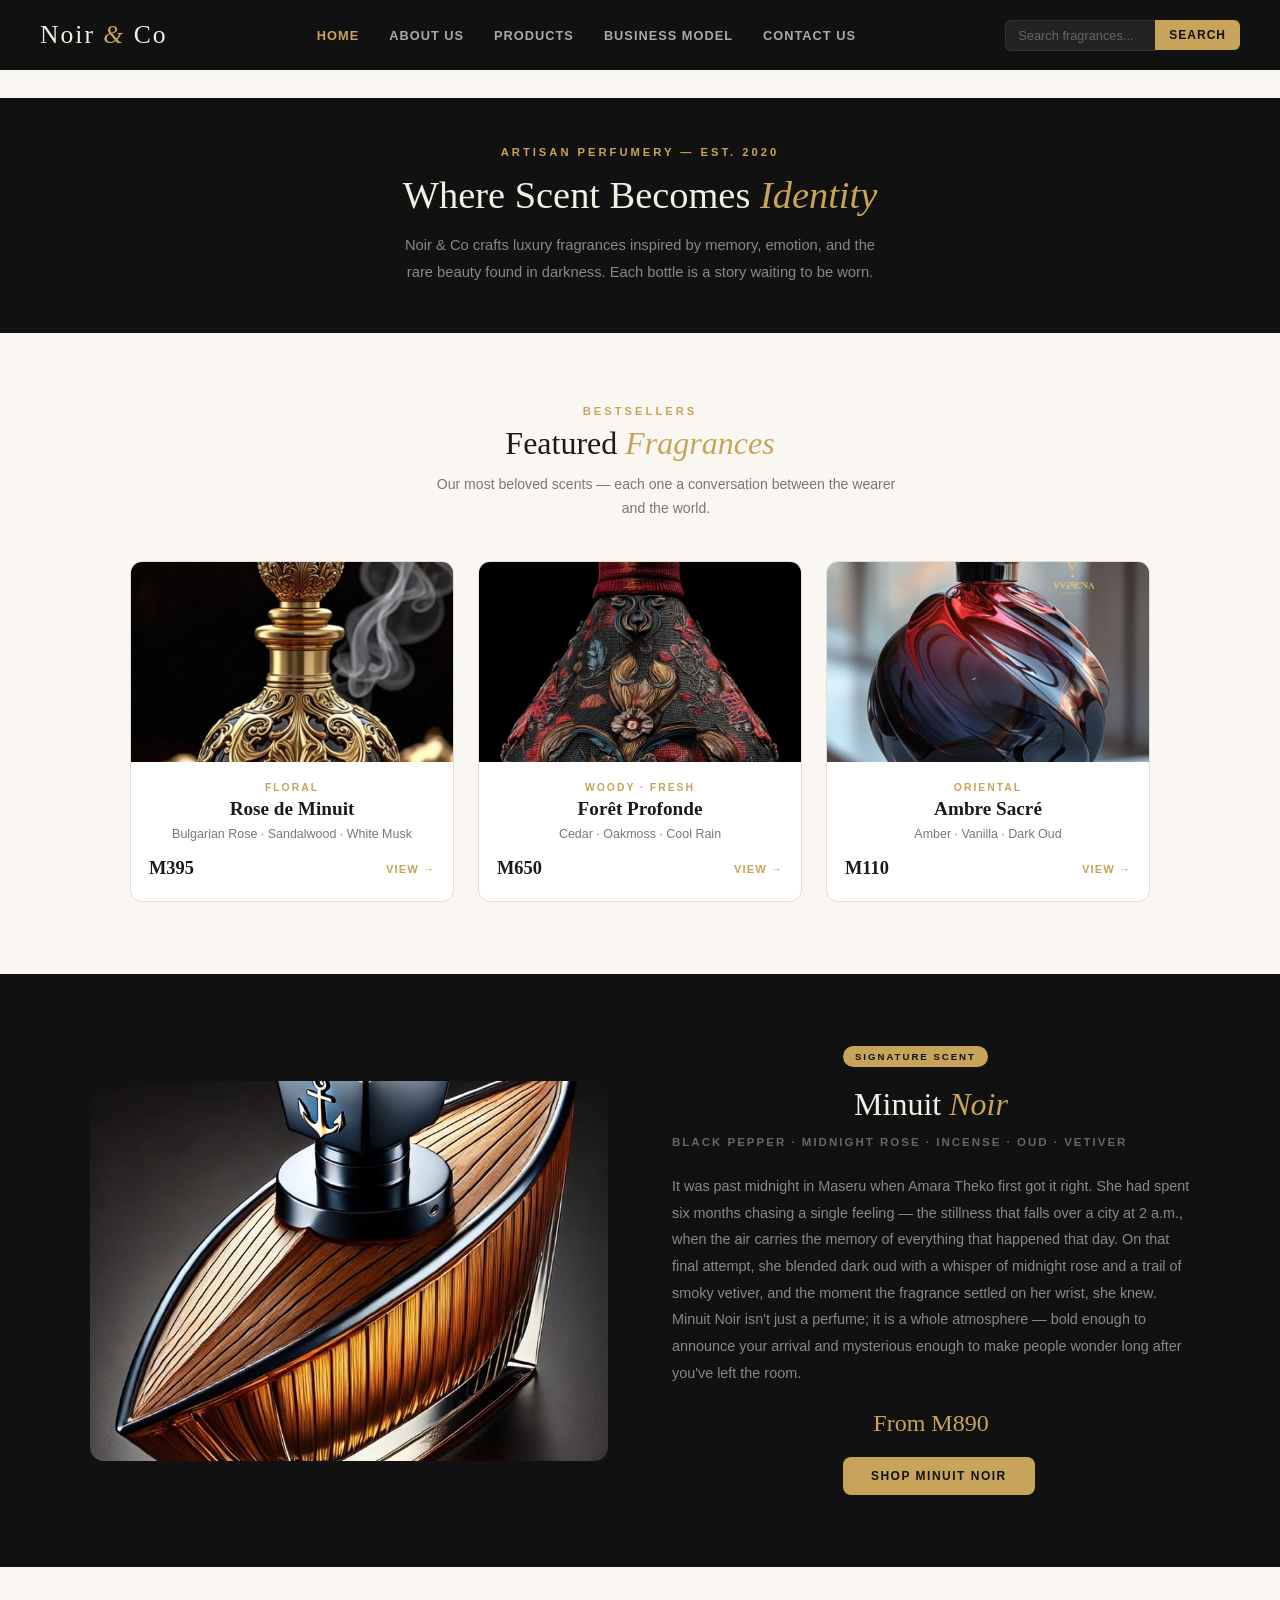
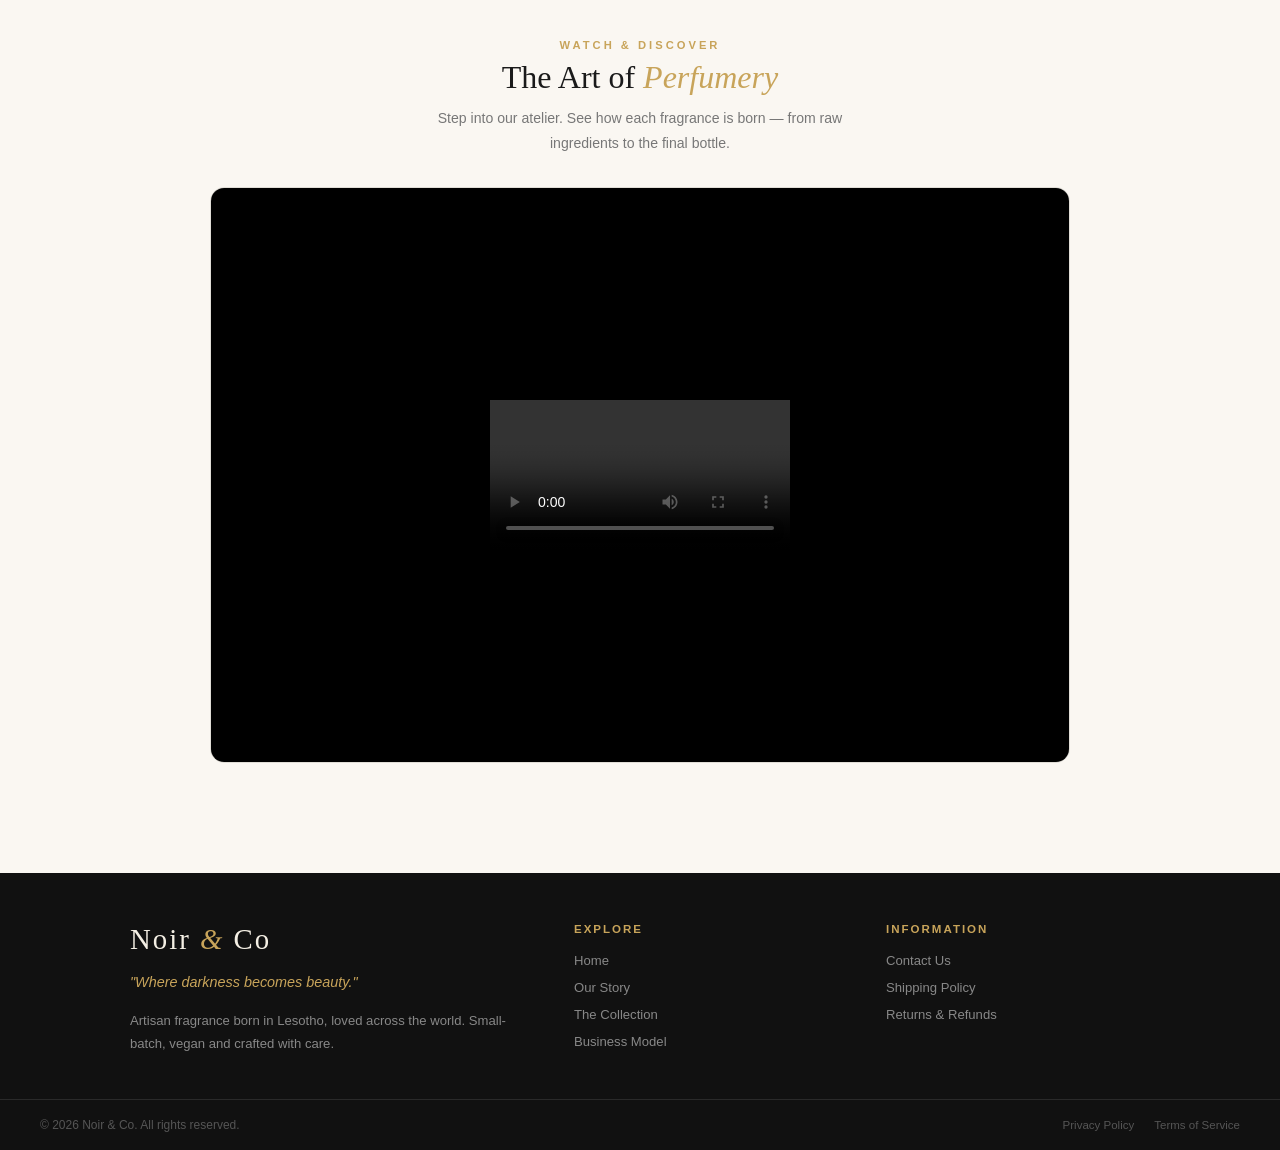
==== index.html @ 2ed6ce7d "Add files via upload" ====
<!DOCTYPE html>
<html lang="en">
<head>
  <meta charset="UTF-8"/>
  <meta name="viewport" content="width=device-width, initial-scale=1.0"/>
  <title>Noir & Co — Artisan Perfumery</title>
  <link rel="stylesheet" href="nav_and_footer.css"/>
  <style>

    .hero {
      background-color: #111111;
      padding: 48px 40px;
      text-align: center;
    }

    .hero .small-label {
      font-family: Arial, sans-serif;
      font-size: 0.7rem;
      font-weight: bold;
      letter-spacing: 3px;
      text-transform: uppercase;
      color: #c8a45a;
      margin-bottom: 14px;
      display: block;
    }

    .hero h1 {
      font-family: Georgia, serif;
      font-size: 2.4rem;
      font-weight: normal;
      color: #f4efe4;
      line-height: 1.2;
      margin-bottom: 14px;
    }

    .hero h1 em {
      font-style: italic;
      color: #c8a45a;
    }

    .hero p {
      font-family: Arial, sans-serif;
      font-size: 0.92rem;
      line-height: 1.8;
      color: #888888;
      max-width: 480px;
      margin: 0 auto;
    }

    .wrap {
      max-width: 1100px;
      margin: 0 auto;
      padding: 0 40px;
    }

    .section-label {
      font-family: Arial, sans-serif;
      font-size: 0.7rem;
      font-weight: bold;
      letter-spacing: 3px;
      text-transform: uppercase;
      color: #c8a45a;
      margin-bottom: 8px;
      display: block;
      text-align: center;
    }

    .section-title {
      font-family: Georgia, serif;
      font-size: 2rem;
      font-weight: normal;
      color: #1a1a1a;
      margin-bottom: 10px;
      line-height: 1.15;
      text-align: center;
    }

    .section-title em { font-style: italic; color: #c8a45a; }
    .section-title.light { color: #f4efe4; }

    .products-section {
      background-color: #faf7f2;
      padding: 72px 40px;
    }

    .products-header { margin-bottom: 40px; }

    .section-subtitle {
      font-family: Arial, sans-serif;
      font-size: 0.88rem;
      color: #777777;
      line-height: 1.75;
      max-width: 460px;
      margin-top: 6px;
      text-align: center;
      margin-left: 30%;
    }

    .product-grid {
      display: grid;
      grid-template-columns: repeat(3, 1fr);
      gap: 24px;
    }

    .product-card {
      background-color: #ffffff;
      border: 1px solid #e0ddd6;
      border-radius: 12px;
      overflow: hidden;
    }

    .product-card:hover {
      box-shadow: 0 8px 28px rgba(0, 0, 0, 0.1);
    }

    .product-thumb {
      height: 200px;
      background-color: #1a1509;
      overflow: hidden;
    }

    .product-thumb img {
      width: 100%;
      height: 100%;
      object-fit: cover;
      display: block;
    }

    .product-card:nth-child(2) .product-thumb { background-color: #091510; }
    .product-card:nth-child(3) .product-thumb { background-color: #170e07; }

    .product-body { padding: 20px 18px 22px; }

    .product-cat {
      font-family: Arial, sans-serif;
      font-size: 0.65rem;
      font-weight: bold;
      letter-spacing: 2px;
      text-transform: uppercase;
      color: #c8a45a;
      margin-bottom: 5px;
      text-align: center;
    }

    .product-name {
      font-family: Georgia, serif;
      font-size: 1.2rem;
      color: #1a1a1a;
      margin-bottom: 5px;
      text-align: center;
    }

    .product-notes {
      font-family: Arial, sans-serif;
      font-size: 0.78rem;
      color: #777777;
      line-height: 1.55;
      margin-bottom: 14px;
      text-align: center;
    }

    .product-footer {
      display: flex;
      align-items: center;
      justify-content: space-between;
    }

    .product-price {
      font-family: Georgia, serif;
      font-size: 1.15rem;
      font-weight: bold;
      color: #1a1a1a;
    }

    .product-link {
      font-family: Arial, sans-serif;
      font-size: 0.7rem;
      font-weight: bold;
      letter-spacing: 1px;
      text-transform: uppercase;
      color: #c8a45a;
      text-decoration: none;
    }

    .product-link:hover { text-decoration: underline; }

    .spotlight-section {
      background-color: #111111;
      padding: 72px 40px;
    }

    .spotlight-inner {
      max-width: 1100px;
      margin: 0 auto;
      display: grid;
      grid-template-columns: 1fr 1fr;
      gap: 64px;
      align-items: center;
    }

    .spotlight-image {
      border-radius: 14px;
      overflow: hidden;
      height: 380px;
      background-color: #1a1509;
    }

    .spotlight-image img {
      width: 100%;
      height: 100%;
      object-fit: cover;
      display: block;
    }

    .spotlight-text .badge {
      display: inline-block;
      background-color: #c8a45a;
      color: #111111;
      font-family: Arial, sans-serif;
      font-size: 0.6rem;
      font-weight: bold;
      letter-spacing: 2px;
      text-transform: uppercase;
      padding: 5px 12px;
      border-radius: 20px;
      margin-bottom: 18px;
      margin-left: 33%;
    }

    .spotlight-text h2 {
      font-family: Georgia, serif;
      font-size: 2rem;
      font-weight: normal;
      color: #f4efe4;
      line-height: 1.2;
      margin-bottom: 8px;
      text-align: center;
    }

    .spotlight-text h2 em {
      font-style: italic;
      color: #c8a45a;
    }

    .spotlight-text .notes {
      font-family: Arial, sans-serif;
      font-size: 0.72rem;
      font-weight: bold;
      letter-spacing: 2px;
      text-transform: uppercase;
      color: #666666;
      margin-bottom: 20px;
    }

    .spotlight-text p {
      font-family: Arial, sans-serif;
      font-size: 0.9rem;
      line-height: 1.85;
      color: #888888;
      margin-bottom: 24px;
    }

    .spotlight-price {
      font-family: Georgia, serif;
      font-size: 1.5rem;
      color: #c8a45a;
      margin-bottom: 20px;
      display: block;
      text-align: center;
    }

    .btn-gold {
      display: inline-block;
      background-color: #c8a45a;
      color: #111111;
      text-decoration: none;
      padding: 12px 28px;
      font-family: Arial, sans-serif;
      font-size: 0.75rem;
      font-weight: bold;
      letter-spacing: 1.5px;
      text-transform: uppercase;
      border-radius: 8px;
      margin-left: 33%;
    }

    .btn-gold:hover { background-color: #e8d5a3; }

    .video-section {
      background-color: #faf7f2;
      padding: 72px 40px;
      text-align: center;
    }

    .video-section .section-subtitle {
      margin: 8px auto 32px;
      text-align: center;
    }

    .video-wrapper {
      max-width: 860px;
      margin: 0 auto;
      position: relative;
      padding-bottom: 56.25%;
      height: 0;
      overflow: hidden;
      border-radius: 14px;
      border: 1px solid #e0ddd6;
    }

    .video-wrapper iframe {
      position: absolute;
      top: 0; left: 0;
      width: 100%; height: 100%;
      border: none;
    }
    

    @media (max-width: 900px) {
      .hero { padding: 36px 24px; }
      .hero h1 { font-size: 2rem; }
      .product-grid { grid-template-columns: 1fr 1fr; }
      .spotlight-inner { grid-template-columns: 1fr; gap: 36px; }
      .spotlight-image { height: 260px; }
      .products-section, .spotlight-section, .video-section { padding: 56px 24px; }
    }

    @media (max-width: 600px) {
      .product-grid { grid-template-columns: 1fr; }
      .hero h1 { font-size: 1.7rem; }
    }
  </style>
</head>
<body>

<nav>
  <a href="index.html" class="logo">Noir <span class="amp">&</span> Co</a>
  <ul>
    <li><a href="index.html" class="active">Home</a></li>
    <li><a href="About.html">About Us</a></li>
    <li><a href="products.html">Products</a></li>
    <li><a href="business_model.html">Business Model</a></li>
    <li><a href="contacts.html">Contact Us</a></li>
  </ul>
  <div class="search-bar">
    <input type="text" placeholder="Search fragrances..." />
    <button>Search</button>
  </div>
</nav>

<section class="hero">
  <span class="small-label">Artisan Perfumery &mdash; Est. 2020</span>
  <h1>Where Scent Becomes <em>Identity</em></h1>
  <p>Noir &amp; Co crafts luxury fragrances inspired by memory, emotion, and the rare beauty found in darkness. Each bottle is a story waiting to be worn.</p>
</section>

<div class="products-section">
  <div class="wrap">
    <div class="products-header">
      <span class="section-label">Bestsellers</span>
      <h2 class="section-title">Featured <em>Fragrances</em></h2>
      <p class="section-subtitle">Our most beloved scents — each one a conversation between the wearer and the world.</p>
    </div>
    <div class="product-grid">

      <div class="product-card">
        <div class="product-thumb">
          <img src="1.jpeg" alt="Rose de Minuit fragrance bottle" />
        </div>
        <div class="product-body">
          <p class="product-cat">Floral</p>
          <h3 class="product-name">Rose de Minuit</h3>
          <p class="product-notes">Bulgarian Rose &middot; Sandalwood &middot; White Musk</p>
          <div class="product-footer">
            <span class="product-price">M395</span>
            <a href="products.html" class="product-link">View &rarr;</a>
          </div>
        </div>
      </div>

      <div class="product-card">
        <div class="product-thumb">
          <img src="2.jpeg" alt="Forêt Profonde fragrance bottle" />
        </div>
        <div class="product-body">
          <p class="product-cat">Woody &middot; Fresh</p>
          <h3 class="product-name">For&ecirc;t Profonde</h3>
          <p class="product-notes">Cedar &middot; Oakmoss &middot; Cool Rain</p>
          <div class="product-footer">
            <span class="product-price">M650</span>
            <a href="products.html" class="product-link">View &rarr;</a>
          </div>
        </div>
      </div>

      <div class="product-card">
        <div class="product-thumb">
          <img src="3.jpeg" alt="Ambre Sacré fragrance bottle" />
        </div>
        <div class="product-body">
          <p class="product-cat">Oriental</p>
          <h3 class="product-name">Ambre Sacr&eacute;</h3>
          <p class="product-notes">Amber &middot; Vanilla &middot; Dark Oud</p>
          <div class="product-footer">
            <span class="product-price">M110</span>
            <a href="products.html" class="product-link">View &rarr;</a>
          </div>
        </div>
      </div>

    </div>
  </div>
</div>

<section class="spotlight-section">
  <div class="spotlight-inner">

    <div class="spotlight-image">
      <img src="5.jpeg" alt="Minuit Noir — our signature scent" />
    </div>

    <div class="spotlight-text">
      <span class="badge">Signature Scent</span>
      <h2>Minuit <em>Noir</em></h2>
      <p class="notes">Black Pepper &middot; Midnight Rose &middot; Incense &middot; Oud &middot; Vetiver</p>
      <p>It was past midnight in Maseru when Amara Theko first got it right. She had spent six months chasing a single feeling — the stillness that falls over a city at 2 a.m., when the air carries the memory of everything that happened that day. On that final attempt, she blended dark oud with a whisper of midnight rose and a trail of smoky vetiver, and the moment the fragrance settled on her wrist, she knew. Minuit Noir isn't just a perfume; it is a whole atmosphere — bold enough to announce your arrival and mysterious enough to make people wonder long after you've left the room.</p>
      <span class="spotlight-price">From M890</span>
      <a href="products.html" class="btn-gold">Shop Minuit Noir</a>
    </div>
  </div>
</section>
<div class="video-section">
  <div class="wrap">
    <span class="section-label">Watch &amp; Discover</span>
    <h2 class="section-title">The Art of <em>Perfumery</em></h2>
    <p class="section-subtitle">Step into our atelier. See how each fragrance is born — from raw ingredients to the final bottle.</p>
    <div class="video-wrapper">
      <iframe
        src="video.mp4"
        title="Noir & Co — The Art of Perfumery"
        allow="accelerometer; autoplay; clipboard-write; encrypted-media; gyroscope; picture-in-picture"
        allowfullscreen>
      </iframe>
    </div>
  </div>
</div>

<footer>
  <div class="footer-body">
    <div class="footer-brand">
      <div class="footer-logo">Noir <em>&amp;</em> Co</div>
      <p class="tagline">"Where darkness becomes beauty."</p>
      <p>Artisan fragrance born in Lesotho, loved across the world. Small-batch, vegan and crafted with care.</p>
    </div>
    <div class="footer-col">
      <h5>Explore</h5>
      <ul>
        <li><a href="index.html">Home</a></li>
        <li><a href="About.html">Our Story</a></li>
        <li><a href="products.html">The Collection</a></li>
        <li><a href="business_model.html">Business Model</a></li>
      </ul>
    </div>
    <div class="footer-col">
      <h5>Information</h5>
      <ul>
        <li><a href="contacts.html">Contact Us</a></li>
        <li><a href="#">Shipping Policy</a></li>
        <li><a href="#">Returns &amp; Refunds</a></li>
      </ul>
    </div>
  </div>
  <div class="footer-bottom">
    <span class="copy">&copy; 2026 Noir &amp; Co. All rights reserved.</span>
    <div class="legal-links">
      <a href="#">Privacy Policy</a>
      <a href="#">Terms of Service</a>
    </div>
  </div>
</footer>
</body>
</html>
---- nav_and_footer.css ----
* {
  margin: 0;
  padding: 0;
  box-sizing: border-box;
}

body {
  font-family: Georgia, 'Times New Roman', serif;
  background-color: #faf7f2;
  color: #1a1a1a;
  min-height: 100vh;
  display: flex;
  flex-direction: column;
}

nav {
  background-color: #111111;
  padding: 0 40px;
  height: 70px;
  display: flex;
  align-items: center;
  justify-content: space-between;
}

.logo {
  font-family: Georgia, serif;
  font-size: 1.6rem;
  color: #f4efe4;
  text-decoration: none;
  letter-spacing: 2px;
}

.logo .amp {
  color: #c8a45a;
  font-style: italic;
}

nav ul {
  list-style: none;
  display: flex;
  gap: 30px;
  align-items: center;
}

nav ul li a {
  font-family: Arial, sans-serif;
  font-size: 0.8rem;
  font-weight: bold;
  letter-spacing: 1px;
  text-transform: uppercase;
  color: #aaaaaa;
  text-decoration: none;
}

nav ul li a:hover { color: #f4efe4; }
nav ul li a.active { color: #c8a45a; }

.search-bar {
  display: flex;
  align-items: center;
}

.search-bar input {
  background-color: #222222;
  border: 1px solid #333333;
  border-right: none;
  padding: 7px 12px;
  font-size: 0.8rem;
  color: #f4efe4;
  width: 150px;
  outline: none;
  border-radius: 6px 0 0 6px;
}

.search-bar input::placeholder { color: #666666; }

.search-bar button {
  background-color: #c8a45a;
  color: #111111;
  border: none;
  padding: 8px 14px;
  font-size: 0.75rem;
  font-weight: bold;
  text-transform: uppercase;
  cursor: pointer;
  letter-spacing: 1px;
  border-radius: 0 6px 6px 0;
}

.search-bar button:hover { background-color: #e8d5a3; }


nav + * {
  margin-top: 28px;
}


footer {
  margin-top: auto;
  margin-top: 3%;
  background-color: #111111;
}

.footer-body {
  max-width: 1100px;
  margin: 0 auto;
  padding: 50px 40px 40px;
  display: grid;
  grid-template-columns: 1.5fr 1fr 1fr;
  gap: 48px;
}

.footer-brand .footer-logo {
  font-family: Georgia, serif;
  font-size: 1.8rem;
  color: #f4efe4;
  letter-spacing: 2px;
  margin-bottom: 14px;
}

.footer-brand .footer-logo em {
  color: #c8a45a;
  font-style: italic;
}

.footer-brand .tagline {
  font-style: italic;
  font-size: 0.9rem;
  color: #c8a45a;
  margin-bottom: 14px;
}

.footer-brand p {
  font-family: Arial, sans-serif;
  font-size: 0.82rem;
  line-height: 1.75;
  color: #888888;
}

.footer-col h5 {
  font-family: Arial, sans-serif;
  font-size: 0.72rem;
  font-weight: bold;
  letter-spacing: 2px;
  text-transform: uppercase;
  color: #c8a45a;
  margin-bottom: 16px;
}

.footer-col ul { list-style: none; }
.footer-col ul li { margin-bottom: 9px; }

.footer-col ul li a {
  font-family: Arial, sans-serif;
  font-size: 0.82rem;
  color: #888888;
  text-decoration: none;
}

.footer-col ul li a:hover { color: #f4efe4; }

.footer-bottom {
  border-top: 1px solid #2a2a2a;
  padding: 18px 40px;
  display: flex;
  align-items: center;
  justify-content: space-between;
}

.footer-bottom .copy {
  font-family: Arial, sans-serif;
  font-size: 0.75rem;
  color: #555555;
}

.footer-bottom .legal-links { display: flex; gap: 20px; }

.footer-bottom .legal-links a {
  font-family: Arial, sans-serif;
  font-size: 0.72rem;
  color: #555555;
  text-decoration: none;
}

.footer-bottom .legal-links a:hover { color: #c8a45a; }

/* ══════════════════════════════════════════
   RESPONSIVE
══════════════════════════════════════════ */
@media (max-width: 900px) {
  nav {
    padding: 12px 20px;
    height: auto;
    flex-wrap: wrap;
    gap: 10px;
  }

  nav ul { gap: 16px; flex-wrap: wrap; }

  .footer-body {
    grid-template-columns: 1fr 1fr;
    gap: 32px;
    padding: 36px 20px;
  }

  .footer-bottom {
    flex-direction: column;
    gap: 10px;
    text-align: center;
    padding: 16px 20px;
  }
}

@media (max-width: 600px) {
  nav ul { display: none; }
  .footer-body { grid-template-columns: 1fr; }
}
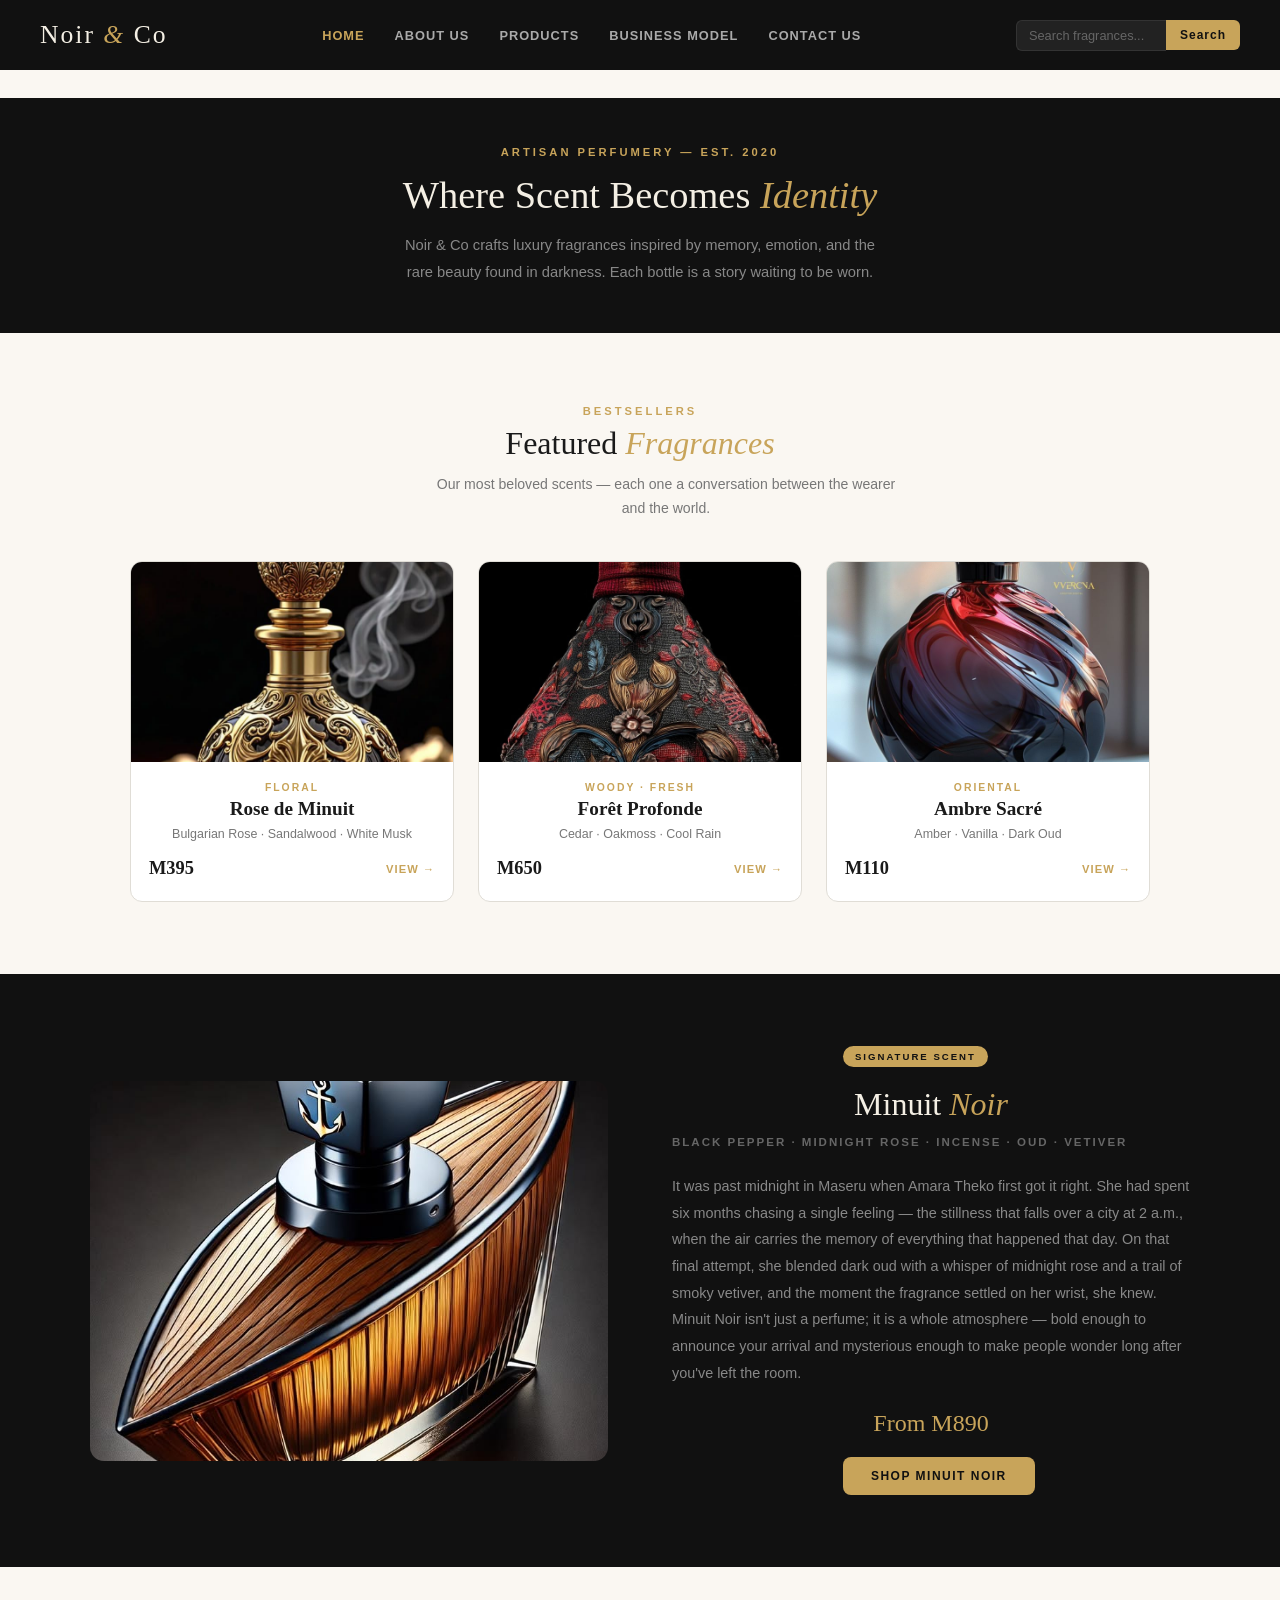
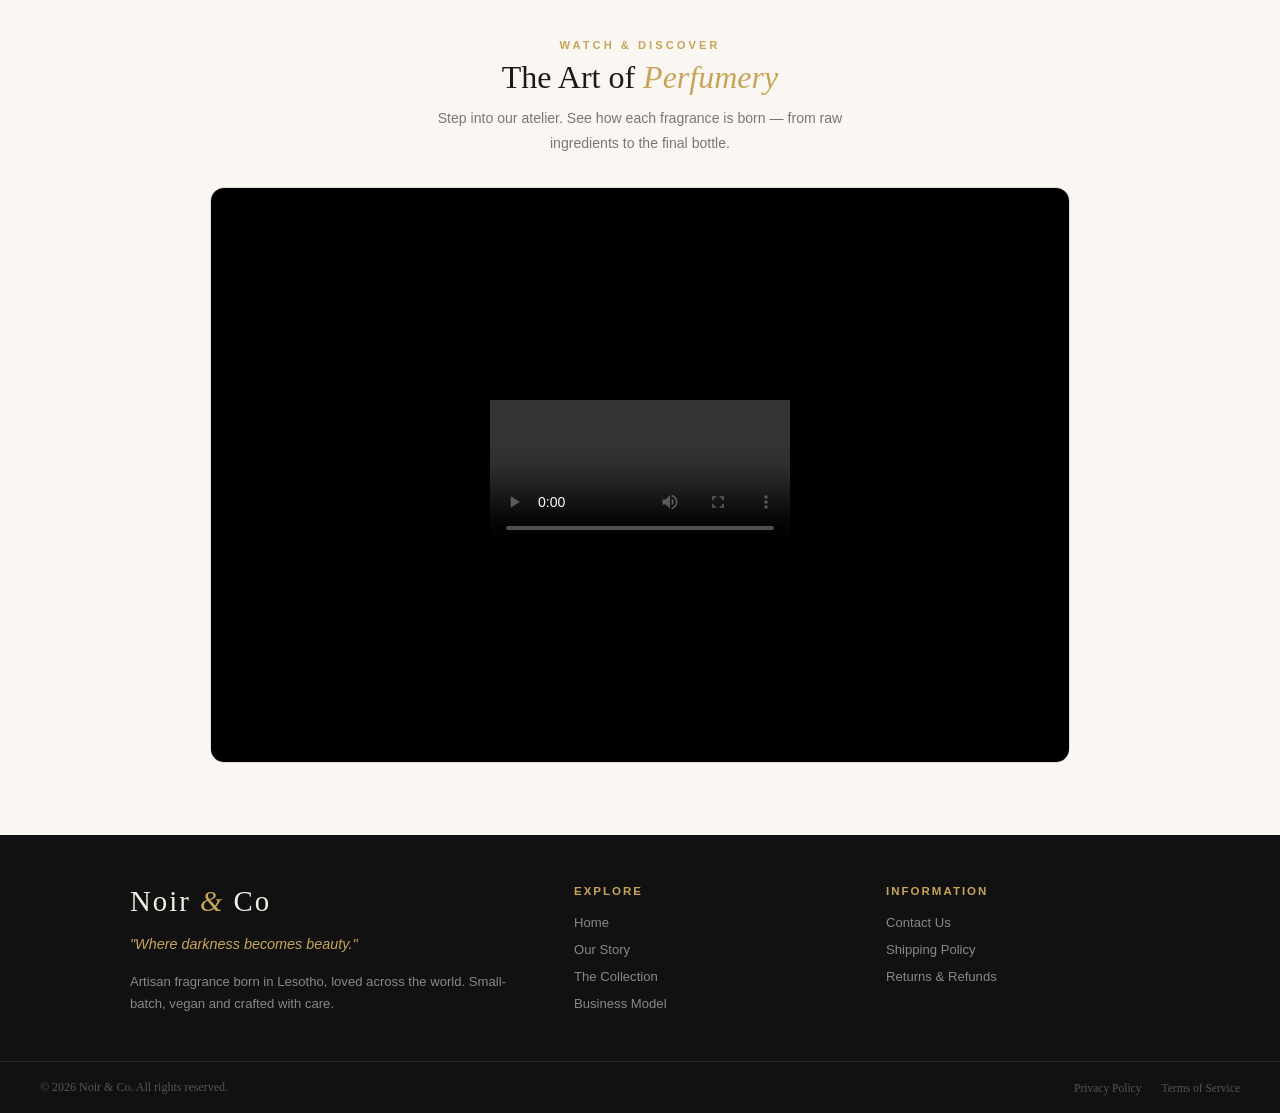
==== commit e81a18b9: "Update index.html" ====
--- a/index.html
+++ b/index.html
@@ -335,6 +335,7 @@
 
 <nav>
   <a href="index.html" class="logo">Noir <span class="amp">&</span> Co</a>
+  <input type="checkbox" id="menu-toggle">
   <ul>
     <li><a href="index.html" class="active">Home</a></li>
     <li><a href="About.html">About Us</a></li>
--- a/nav_and_footer.css
+++ b/nav_and_footer.css
@@ -1,9 +1,11 @@
+/* RESET */
 * {
   margin: 0;
   padding: 0;
   box-sizing: border-box;
 }
 
+/* BODY */
 body {
   font-family: Georgia, 'Times New Roman', serif;
   background-color: #faf7f2;
@@ -13,17 +15,20 @@
   flex-direction: column;
 }
 
+/* NAVBAR */
 nav {
   background-color: #111111;
   padding: 0 40px;
-  height: 70px;
+  min-height: 70px;
   display: flex;
   align-items: center;
   justify-content: space-between;
-}
-
+  flex-wrap: wrap;
+  position: relative;
+}
+
+/* LOGO */
 .logo {
-  font-family: Georgia, serif;
   font-size: 1.6rem;
   color: #f4efe4;
   text-decoration: none;
@@ -35,6 +40,7 @@
   font-style: italic;
 }
 
+/* NAV LINKS */
 nav ul {
   list-style: none;
   display: flex;
@@ -55,14 +61,15 @@
 nav ul li a:hover { color: #f4efe4; }
 nav ul li a.active { color: #c8a45a; }
 
+/* SEARCH */
 .search-bar {
   display: flex;
   align-items: center;
 }
 
 .search-bar input {
-  background-color: #222222;
-  border: 1px solid #333333;
+  background-color: #222;
+  border: 1px solid #333;
   border-right: none;
   padding: 7px 12px;
   font-size: 0.8rem;
@@ -72,33 +79,35 @@
   border-radius: 6px 0 0 6px;
 }
 
-.search-bar input::placeholder { color: #666666; }
+.search-bar input::placeholder {
+  color: #666;
+}
 
 .search-bar button {
   background-color: #c8a45a;
-  color: #111111;
+  color: #111;
   border: none;
   padding: 8px 14px;
   font-size: 0.75rem;
   font-weight: bold;
-  text-transform: uppercase;
   cursor: pointer;
   letter-spacing: 1px;
   border-radius: 0 6px 6px 0;
 }
 
-.search-bar button:hover { background-color: #e8d5a3; }
-
-
+.search-bar button:hover {
+  background-color: #e8d5a3;
+}
+
+/* SPACING AFTER NAV */
 nav + * {
   margin-top: 28px;
 }
 
-
+/* FOOTER */
 footer {
   margin-top: auto;
-  margin-top: 3%;
-  background-color: #111111;
+  background-color: #111;
 }
 
 .footer-body {
@@ -110,8 +119,8 @@
   gap: 48px;
 }
 
+/* FOOTER BRAND */
 .footer-brand .footer-logo {
-  font-family: Georgia, serif;
   font-size: 1.8rem;
   color: #f4efe4;
   letter-spacing: 2px;
@@ -120,7 +129,6 @@
 
 .footer-brand .footer-logo em {
   color: #c8a45a;
-  font-style: italic;
 }
 
 .footer-brand .tagline {
@@ -133,10 +141,11 @@
 .footer-brand p {
   font-family: Arial, sans-serif;
   font-size: 0.82rem;
-  line-height: 1.75;
-  color: #888888;
-}
-
+  line-height: 1.7;
+  color: #888;
+}
+
+/* FOOTER LINKS */
 .footer-col h5 {
   font-family: Arial, sans-serif;
   font-size: 0.72rem;
@@ -147,71 +156,140 @@
   margin-bottom: 16px;
 }
 
-.footer-col ul { list-style: none; }
-.footer-col ul li { margin-bottom: 9px; }
+.footer-col ul {
+  list-style: none;
+}
+
+.footer-col ul li {
+  margin-bottom: 9px;
+}
 
 .footer-col ul li a {
   font-family: Arial, sans-serif;
   font-size: 0.82rem;
-  color: #888888;
-  text-decoration: none;
-}
-
-.footer-col ul li a:hover { color: #f4efe4; }
-
+  color: #888;
+  text-decoration: none;
+}
+
+.footer-col ul li a:hover {
+  color: #f4efe4;
+}
+
+/* FOOTER BOTTOM */
 .footer-bottom {
   border-top: 1px solid #2a2a2a;
   padding: 18px 40px;
   display: flex;
-  align-items: center;
   justify-content: space-between;
+  align-items: center;
 }
 
 .footer-bottom .copy {
-  font-family: Arial, sans-serif;
   font-size: 0.75rem;
-  color: #555555;
-}
-
-.footer-bottom .legal-links { display: flex; gap: 20px; }
+  color: #555;
+}
+
+.footer-bottom .legal-links {
+  display: flex;
+  gap: 20px;
+}
 
 .footer-bottom .legal-links a {
-  font-family: Arial, sans-serif;
   font-size: 0.72rem;
-  color: #555555;
-  text-decoration: none;
-}
-
-.footer-bottom .legal-links a:hover { color: #c8a45a; }
-
-/* ══════════════════════════════════════════
-   RESPONSIVE
-══════════════════════════════════════════ */
+  color: #555;
+  text-decoration: none;
+}
+
+.footer-bottom .legal-links a:hover {
+  color: #c8a45a;
+}
+
+/* HAMBURGER */
+.nav-toggle {
+  display: none;
+  flex-direction: column;
+  gap: 5px;
+  cursor: pointer;
+}
+
+.nav-toggle span {
+  width: 24px;
+  height: 2px;
+  background: #f4efe4;
+}
+
+/* HIDDEN CHECKBOX */
+#menu-toggle {
+  display: none;
+}
+
+/* TABLET */
 @media (max-width: 900px) {
   nav {
     padding: 12px 20px;
-    height: auto;
+  }
+
+  nav ul {
+    gap: 16px;
     flex-wrap: wrap;
-    gap: 10px;
-  }
-
-  nav ul { gap: 16px; flex-wrap: wrap; }
+  }
 
   .footer-body {
     grid-template-columns: 1fr 1fr;
-    gap: 32px;
-    padding: 36px 20px;
   }
 
   .footer-bottom {
     flex-direction: column;
+    text-align: center;
     gap: 10px;
-    text-align: center;
-    padding: 16px 20px;
-  }
-}
-
+  }
+}
+
+/* MOBILE */
 @media (max-width: 600px) {
-  nav ul { display: none; }
-  .footer-body { grid-template-columns: 1fr; }
-}
+
+  nav {
+    padding: 10px 20px;
+  }
+
+  .nav-toggle {
+    display: flex;
+  }
+
+  .search-bar {
+    display: none;
+  }
+
+  /* HIDE MENU */
+  nav ul {
+    display: none;
+    flex-direction: column;
+    width: 100%;
+    margin-top: 10px;
+    border-top: 1px solid #2a2a2a;
+  }
+
+  /* SHOW MENU WHEN CHECKED */
+  #menu-toggle:checked ~ ul {
+    display: flex;
+  }
+
+  nav ul li {
+    width: 100%;
+  }
+
+  nav ul li a {
+    display: block;
+    padding: 12px 5px;
+    border-bottom: 1px solid #1e1e1e;
+  }
+
+  nav ul li:last-child a {
+    border-bottom: none;
+  }
+
+  .footer-body {
+    grid-template-columns: 1fr;
+    padding: 30px 20px;
+  }
+}
